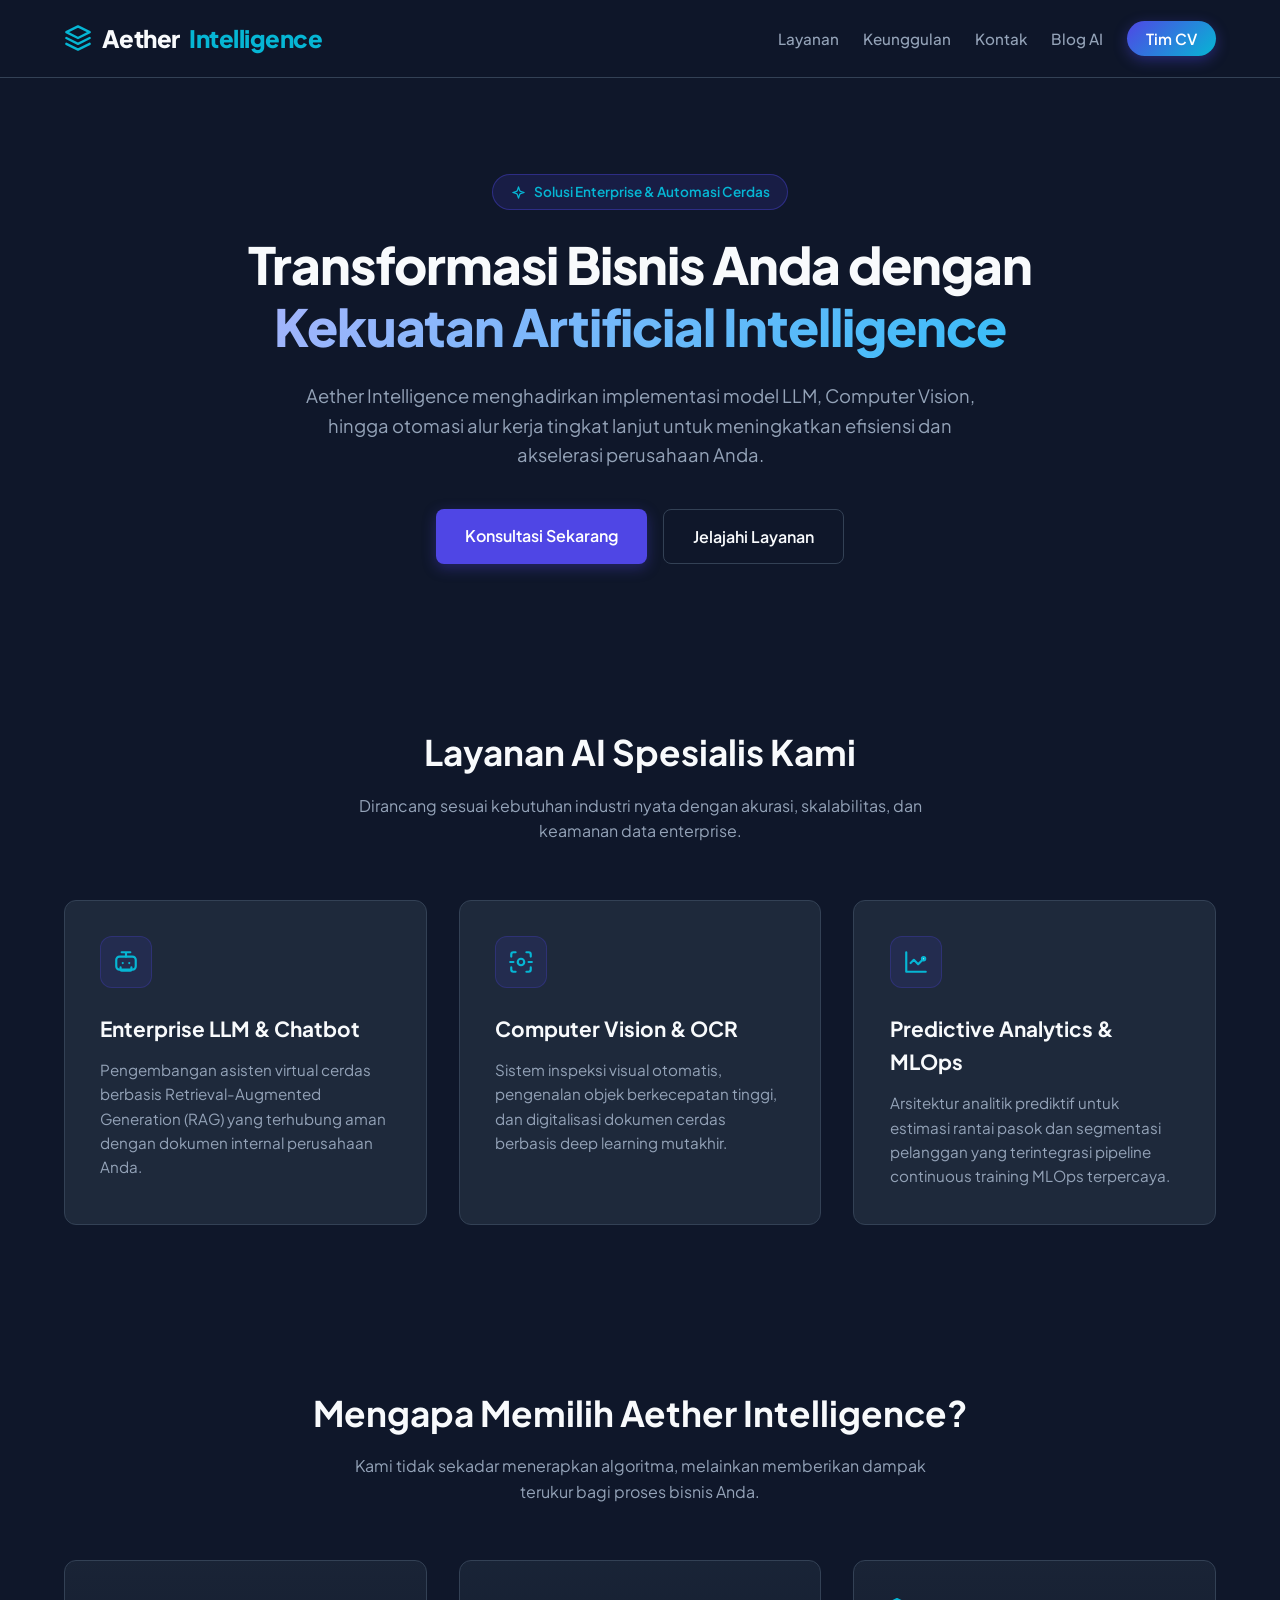
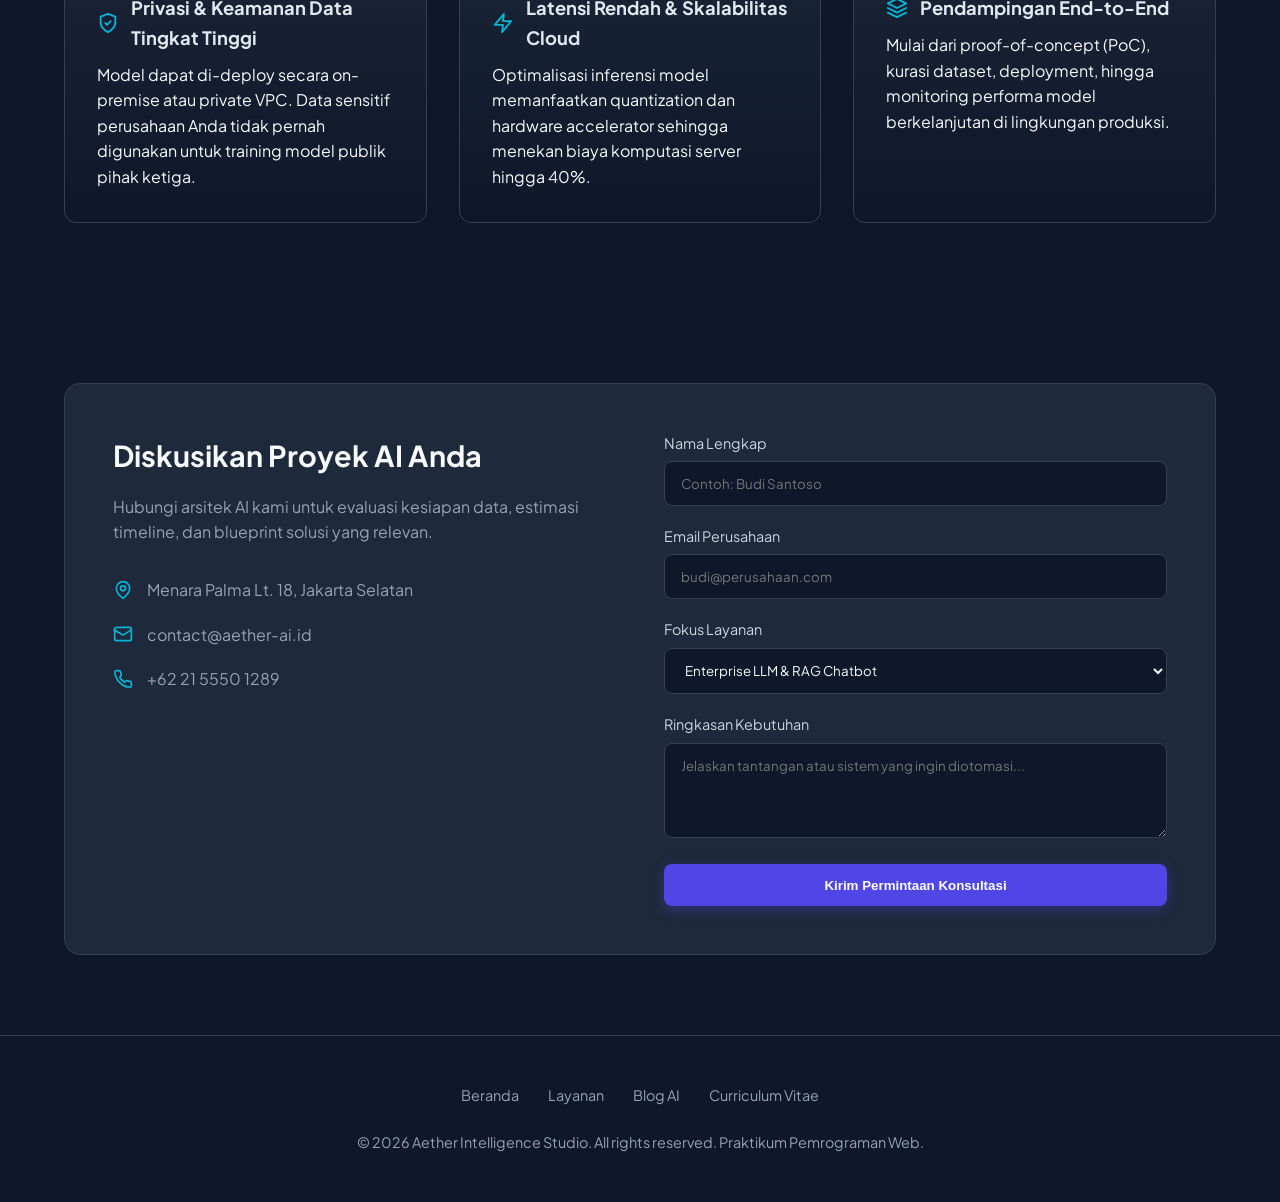
==== index.html @ fc8ed20c "Initial commit" ====
<!DOCTYPE html>
<html lang="id">
<head>
  <meta charset="UTF-8">
  <meta name="viewport" content="width=device-width, initial-scale=1.0">
  <title>Aether Intelligence - Solusi Jasa Artificial Intelligence Terdepan</title>
  
  <!-- Google Fonts: Plus Jakarta Sans -->
  <link rel="preconnect" href="https://fonts.googleapis.com">
  <link rel="preconnect" href="https://fonts.gstatic.com" crossorigin>
  <link href="https://fonts.googleapis.com/css2?family=Plus+Jakarta+Sans:wght@400;500;600;700;800&display=swap" rel="stylesheet">
  
  <!-- External Pure CSS -->
  <link rel="stylesheet" href="assets/css/style.css">
</head>
<body>

  <!-- Header & Navigation -->
  <header>
    <div class="container navbar">
      <a href="index.html" class="logo">
        <!-- Modern Tech AI Vector Logo -->
        <svg class="logo-icon" viewBox="0 0 24 24" fill="none" stroke="currentColor" stroke-linecap="round" stroke-linejoin="round">
          <path d="M12 2L2 7l10 5 10-5-10-5zM2 17l10 5 10-5M2 12l10 5 10-5"/>
        </svg>
        Aether<span>Intelligence</span>
      </a>
      <nav>
        <ul class="nav-links">
          <li><a href="#layanan">Layanan</a></li>
          <li><a href="#tentang">Keunggulan</a></li>
          <li><a href="#kontak">Kontak</a></li>
          <li><a href="blog.html">Blog AI</a></li>
          <li><a href="cv.html" class="btn-nav">Tim CV</a></li>
        </ul>
      </nav>
    </div>
  </header>

  <main>
    <!-- Hero Section -->
    <section class="hero">
      <div class="container">
        <!-- Pill Badge dengan Sparkles SVG -->
        <span class="badge-tag">
          <svg viewBox="0 0 24 24" fill="none" stroke="currentColor" stroke-linecap="round" stroke-linejoin="round">
            <path d="m12 3-1.9 5.8a2 2 0 0 1-1.3 1.3L3 12l5.8 1.9a2 2 0 0 1 1.3 1.3L12 21l1.9-5.8a2 2 0 0 1 1.3-1.3L21 12l-5.8-1.9a2 2 0 0 1-1.3-1.3L12 3z"/>
          </svg>
          Solusi Enterprise & Automasi Cerdas
        </span>

        <h1>Transformasi Bisnis Anda dengan <span>Kekuatan Artificial Intelligence</span></h1>
        <p>Aether Intelligence menghadirkan implementasi model LLM, Computer Vision, hingga otomasi alur kerja tingkat lanjut untuk meningkatkan efisiensi dan akselerasi perusahaan Anda.</p>
        <div class="hero-actions">
          <a href="#kontak" class="btn btn-primary">Konsultasi Sekarang</a>
          <a href="#layanan" class="btn btn-secondary">Jelajahi Layanan</a>
        </div>
      </div>
    </section>

    <!-- Services / Layanan Section -->
    <section id="layanan" class="section">
      <div class="container">
        <div class="section-title">
          <h2>Layanan AI Spesialis Kami</h2>
          <p>Dirancang sesuai kebutuhan industri nyata dengan akurasi, skalabilitas, dan keamanan data enterprise.</p>
        </div>

        <div class="grid-cards">
          <!-- Service Card 1: Enterprise LLM (Icon: Bot / AI Node) -->
          <article class="card">
            <div class="card-icon">
              <svg viewBox="0 0 24 24" fill="none" stroke="currentColor" stroke-linecap="round" stroke-linejoin="round">
                <rect width="18" height="12" x="3" y="7" rx="3"/>
                <path d="M12 7V3M8 3h8M9 13h.01M15 13h.01"/>
                <path d="M7 17v2a1 1 0 0 0 1 1h8a1 1 0 0 0 1-1v-2"/>
              </svg>
            </div>
            <h3>Enterprise LLM & Chatbot</h3>
            <p>Pengembangan asisten virtual cerdas berbasis Retrieval-Augmented Generation (RAG) yang terhubung aman dengan dokumen internal perusahaan Anda.</p>
          </article>

          <!-- Service Card 2: Computer Vision (Icon: Focus / Vision Lens) -->
          <article class="card">
            <div class="card-icon">
              <svg viewBox="0 0 24 24" fill="none" stroke="currentColor" stroke-linecap="round" stroke-linejoin="round">
                <path d="M3 7V5a2 2 0 0 1 2-2h2M17 3h2a2 2 0 0 1 2 2v2M21 17v2a2 2 0 0 1-2 2h-2M7 21H5a2 2 0 0 1-2-2v-2"/>
                <circle cx="12" cy="12" r="3"/>
                <path d="M2 12h3M19 12h3"/>
              </svg>
            </div>
            <h3>Computer Vision & OCR</h3>
            <p>Sistem inspeksi visual otomatis, pengenalan objek berkecepatan tinggi, dan digitalisasi dokumen cerdas berbasis deep learning mutakhir.</p>
          </article>

          <!-- Service Card 3: Predictive Analytics (Icon: Trend Analytics / MLOps) -->
          <article class="card">
            <div class="card-icon">
              <svg viewBox="0 0 24 24" fill="none" stroke="currentColor" stroke-linecap="round" stroke-linejoin="round">
                <path d="M3 3v18h18"/>
                <path d="m19 9-5 5-4-4-3 3"/>
                <circle cx="19" cy="9" r="1.5" fill="currentColor"/>
              </svg>
            </div>
            <h3>Predictive Analytics & MLOps</h3>
            <p>Arsitektur analitik prediktif untuk estimasi rantai pasok dan segmentasi pelanggan yang terintegrasi pipeline continuous training MLOps terpercaya.</p>
          </article>
        </div>
      </div>
    </section>

    <!-- Keunggulan / About Section -->
    <section id="tentang" class="section">
      <div class="container">
        <div class="section-title">
          <h2>Mengapa Memilih Aether Intelligence?</h2>
          <p>Kami tidak sekadar menerapkan algoritma, melainkan memberikan dampak terukur bagi proses bisnis Anda.</p>
        </div>

        <div class="features-grid">
          <!-- Feature 1: Keamanan (Shield Check SVG) -->
          <div class="feature-box">
            <h4>
              <svg viewBox="0 0 24 24" fill="none" stroke="currentColor" stroke-linecap="round" stroke-linejoin="round">
                <path d="M12 22s8-4 8-10V5l-8-3-8 3v7c0 6 8 10 8 10z"/>
                <path d="m9 12 2 2 4-4"/>
              </svg>
              Privasi & Keamanan Data Tingkat Tinggi
            </h4>
            <p>Model dapat di-deploy secara on-premise atau private VPC. Data sensitif perusahaan Anda tidak pernah digunakan untuk training model publik pihak ketiga.</p>
          </div>

          <!-- Feature 2: Latensi Rendah (Zap / Speed SVG) -->
          <div class="feature-box">
            <h4>
              <svg viewBox="0 0 24 24" fill="none" stroke="currentColor" stroke-linecap="round" stroke-linejoin="round">
                <polygon points="13 2 3 14 12 14 11 22 21 10 12 10 13 2"/>
              </svg>
              Latensi Rendah & Skalabilitas Cloud
            </h4>
            <p>Optimalisasi inferensi model memanfaatkan quantization dan hardware accelerator sehingga menekan biaya komputasi server hingga 40%.</p>
          </div>

          <!-- Feature 3: End-to-End (Layers / Architecture SVG) -->
          <div class="feature-box">
            <h4>
              <svg viewBox="0 0 24 24" fill="none" stroke="currentColor" stroke-linecap="round" stroke-linejoin="round">
                <polygon points="12 2 2 7 12 12 22 7 12 2"/>
                <polyline points="2 17 12 22 22 17"/>
                <polyline points="2 12 12 17 22 12"/>
              </svg>
              Pendampingan End-to-End
            </h4>
            <p>Mulai dari proof-of-concept (PoC), kurasi dataset, deployment, hingga monitoring performa model berkelanjutan di lingkungan produksi.</p>
          </div>
        </div>
      </div>
    </section>

    <!-- Contact & Consultation Section -->
    <section id="kontak" class="section">
      <div class="container">
        <div class="contact-wrapper">
          <div class="contact-info">
            <h3>Diskusikan Proyek AI Anda</h3>
            <p>Hubungi arsitek AI kami untuk evaluasi kesiapan data, estimasi timeline, dan blueprint solusi yang relevan.</p>
            
            <!-- Lokasi SVG -->
            <div class="info-item">
              <svg viewBox="0 0 24 24" fill="none" stroke="currentColor" stroke-linecap="round" stroke-linejoin="round">
                <path d="M20 10c0 6-8 12-8 12s-8-6-8-12a8 8 0 0 1 16 0Z"/>
                <circle cx="12" cy="10" r="3"/>
              </svg>
              <span>Menara Palma Lt. 18, Jakarta Selatan</span>
            </div>

            <!-- Email SVG -->
            <div class="info-item">
              <svg viewBox="0 0 24 24" fill="none" stroke="currentColor" stroke-linecap="round" stroke-linejoin="round">
                <rect width="20" height="16" x="2" y="4" rx="2"/>
                <path d="m22 7-8.97 5.7a1.94 1.94 0 0 1-2.06 0L1 7"/>
              </svg>
              <span>contact@aether-ai.id</span>
            </div>

            <!-- Phone SVG -->
            <div class="info-item">
              <svg viewBox="0 0 24 24" fill="none" stroke="currentColor" stroke-linecap="round" stroke-linejoin="round">
                <path d="M22 16.92v3a2 2 0 0 1-2.18 2 19.79 19.79 0 0 1-8.63-3.07 19.5 19.5 0 0 1-6-6 19.79 19.79 0 0 1-3.07-8.67A2 2 0 0 1 4.11 2h3a2 2 0 0 1 2 1.72 12.84 12.84 0 0 0 .7 2.81 2 2 0 0 1-.45 2.11L8.09 9.91a16 16 0 0 0 6 6l1.27-1.27a2 2 0 0 1 2.11-.45 12.84 12.84 0 0 0 2.81.7A2 2 0 0 1 22 16.92z"/>
              </svg>
              <span>+62 21 5550 1289</span>
            </div>
          </div>

          <form class="contact-form" action="#" method="POST" onsubmit="event.preventDefault(); alert('Terima kasih! Tim konsultan Aether AI akan segera menghubungi Anda.');">
            <div class="form-group">
              <label for="name">Nama Lengkap</label>
              <input type="text" id="name" class="form-control" placeholder="Contoh: Budi Santoso" required>
            </div>
            <div class="form-group">
              <label for="email">Email Perusahaan</label>
              <input type="email" id="email" class="form-control" placeholder="budi@perusahaan.com" required>
            </div>
            <div class="form-group">
              <label for="service">Fokus Layanan</label>
              <select id="service" class="form-control">
                <option value="rag">Enterprise LLM & RAG Chatbot</option>
                <option value="cv">Computer Vision & OCR</option>
                <option value="predictive">Predictive Analytics & MLOps</option>
              </select>
            </div>
            <div class="form-group">
              <label for="message">Ringkasan Kebutuhan</label>
              <textarea id="message" rows="4" class="form-control" placeholder="Jelaskan tantangan atau sistem yang ingin diotomasi..." required></textarea>
            </div>
            <button type="submit" class="btn btn-primary">Kirim Permintaan Konsultasi</button>
          </form>
        </div>
      </div>
    </section>
  </main>

  <!-- Footer -->
  <footer>
    <div class="container">
      <ul class="footer-links">
        <li><a href="index.html">Beranda</a></li>
        <li><a href="#layanan">Layanan</a></li>
        <li><a href="blog.html">Blog AI</a></li>
        <li><a href="cv.html">Curriculum Vitae</a></li>
      </ul>
      <p>&copy; 2026 Aether Intelligence Studio. All rights reserved. Praktikum Pemrograman Web.</p>
    </div>
  </footer>

</body>
</html>
---- assets/css/style.css ----
/* ==========================================================================
   AETHER INTELLIGENCE - EXTERNAL CSS (STRICTLY PURE CSS, NO FRAMEWORK)
   ========================================================================== */

/* --- CSS Variables / Design Tokens --- */
:root {
  --primary-color: #4f46e5;
  --primary-hover: #4338ca;
  --secondary-color: #06b6d4;
  --accent-color: #ec4899;
  
  --dark-bg: #0f172a;
  --card-bg: #1e293b;
  --text-main: #f8fafc;
  --text-muted: #94a3b8;
  --border-color: #334155;
  --font-family: 'Plus Jakarta Sans', system-ui, -apple-system, sans-serif;
  --transition: all 0.3s cubic-bezier(0.4, 0, 0.2, 1);
  --shadow: 0 10px 25px -5px rgba(0, 0, 0, 0.3), 0 8px 10px -6px rgba(0, 0, 0, 0.3);
}

/* --- Base & Reset Box-Model --- */
* {
  margin: 0;
  padding: 0;
  box-sizing: border-box;
}

html {
  scroll-behavior: smooth;
}

body {
  font-family: var(--font-family);
  background-color: var(--dark-bg);
  color: var(--text-main);
  line-height: 1.6;
  overflow-x: hidden;
}

/* --- Container Utility --- */
.container {
  width: 90%;
  max-width: 1200px;
  margin: 0 auto;
}

/* --- Header & Navigation --- */
header {
  position: sticky;
  top: 0;
  z-index: 1000;
  background-color: rgba(15, 23, 42, 0.85);
  backdrop-filter: blur(12px);
  border-bottom: 1px solid var(--border-color);
}

.navbar {
  display: flex;
  justify-content: space-between;
  align-items: center;
  padding: 1.2rem 0;
}

.logo {
  font-size: 1.5rem;
  font-weight: 800;
  color: var(--text-main);
  text-decoration: none;
  display: flex;
  align-items: center;
  gap: 0.6rem;
  letter-spacing: -0.5px;
}

.logo-icon {
  width: 28px;
  height: 28px;
  stroke: var(--secondary-color);
  stroke-width: 2;
  flex-shrink: 0;
}

.logo span {
  color: var(--secondary-color);
}

.nav-links {
  display: flex;
  list-style: none;
  gap: 1.5rem;
  align-items: center;
}

.nav-links a {
  color: var(--text-muted);
  text-decoration: none;
  font-weight: 500;
  font-size: 0.95rem;
  transition: var(--transition);
}

.nav-links a:hover,
.nav-links a.active {
  color: var(--text-main);
}

.btn-nav {
  padding: 0.5rem 1.2rem;
  border-radius: 9999px;
  background: linear-gradient(135deg, var(--primary-color), var(--secondary-color));
  color: #fff !important;
  font-weight: 600 !important;
  box-shadow: 0 4px 14px rgba(79, 70, 229, 0.4);
}

.btn-nav:hover {
  transform: translateY(-2px);
  box-shadow: 0 6px 20px rgba(79, 70, 229, 0.6);
}

/* --- Buttons --- */
.btn {
  display: inline-block;
  padding: 0.85rem 1.8rem;
  border-radius: 8px;
  font-weight: 600;
  text-decoration: none;
  transition: var(--transition);
  cursor: pointer;
  border: none;
}

.btn-primary {
  background-color: var(--primary-color);
  color: #fff;
  box-shadow: 0 4px 14px rgba(79, 70, 229, 0.35);
}

.btn-primary:hover {
  background-color: var(--primary-hover);
  transform: translateY(-2px);
}

.btn-secondary {
  background-color: transparent;
  color: var(--text-main);
  border: 1px solid var(--border-color);
}

.btn-secondary:hover {
  background-color: var(--card-bg);
  border-color: var(--text-muted);
}

/* --- Hero Section --- */
.hero {
  padding: 6rem 0 5rem;
  text-align: center;
  position: relative;
}

.badge-tag {
  display: inline-flex;
  align-items: center;
  gap: 0.5rem;
  padding: 0.4rem 1.1rem;
  background-color: rgba(79, 70, 229, 0.15);
  border: 1px solid rgba(79, 70, 229, 0.4);
  border-radius: 50px;
  color: var(--secondary-color);
  font-size: 0.85rem;
  font-weight: 600;
  margin-bottom: 1.5rem;
}

.badge-tag svg {
  width: 15px;
  height: 15px;
  stroke: var(--secondary-color);
  stroke-width: 2;
  flex-shrink: 0;
}

.hero h1 {
  font-size: 3.2rem;
  font-weight: 800;
  line-height: 1.2;
  margin-bottom: 1.5rem;
  max-width: 900px;
  margin-left: auto;
  margin-right: auto;
  letter-spacing: -1px;
}

.hero h1 span {
  background: linear-gradient(135deg, #a5b4fc, #38bdf8);
  -webkit-background-clip: text;
  -webkit-text-fill-color: transparent;
}

.hero p {
  font-size: 1.15rem;
  color: var(--text-muted);
  max-width: 700px;
  margin: 0 auto 2.5rem;
}

.hero-actions {
  display: flex;
  gap: 1rem;
  justify-content: center;
  flex-wrap: wrap;
}

/* --- Section Global Layout --- */
.section {
  padding: 5rem 0;
}

.section-title {
  text-align: center;
  margin-bottom: 3.5rem;
}

.section-title h2 {
  font-size: 2.2rem;
  font-weight: 700;
  margin-bottom: 0.75rem;
}

.section-title p {
  color: var(--text-muted);
  max-width: 600px;
  margin: 0 auto;
}

/* --- Layanan (Services) Grid --- */
.grid-cards {
  display: grid;
  grid-template-columns: repeat(auto-fit, minmax(280px, 1fr));
  gap: 2rem;
}

.card {
  background-color: var(--card-bg);
  border: 1px solid var(--border-color);
  border-radius: 12px;
  padding: 2.2rem;
  transition: var(--transition);
  position: relative;
  display: flex;
  flex-direction: column;
}

.card:hover {
  transform: translateY(-6px);
  border-color: var(--primary-color);
  box-shadow: var(--shadow);
}

.card-icon {
  width: 52px;
  height: 52px;
  background: rgba(79, 70, 229, 0.12);
  border: 1px solid rgba(79, 70, 229, 0.25);
  border-radius: 12px;
  display: flex;
  align-items: center;
  justify-content: center;
  margin-bottom: 1.5rem;
  transition: var(--transition);
}

.card-icon svg {
  width: 26px;
  height: 26px;
  stroke: var(--secondary-color);
  stroke-width: 2;
  transition: var(--transition);
}

.card:hover .card-icon {
  background: var(--primary-color);
  border-color: var(--primary-color);
  box-shadow: 0 0 16px rgba(79, 70, 229, 0.45);
}

.card:hover .card-icon svg {
  stroke: #ffffff;
  transform: scale(1.08);
}

.card h3 {
  font-size: 1.3rem;
  margin-bottom: 0.8rem;
}

.card p {
  color: var(--text-muted);
  font-size: 0.95rem;
  flex-grow: 1;
}

/* --- Tentang / Keunggulan --- */
.features-grid {
  display: grid;
  grid-template-columns: repeat(auto-fit, minmax(320px, 1fr));
  gap: 2rem;
}

.feature-box {
  background: linear-gradient(180deg, rgba(30, 41, 59, 0.7), rgba(15, 23, 42, 0.7));
  border: 1px solid var(--border-color);
  padding: 2rem;
  border-radius: 12px;
}

.feature-box h4 {
  display: flex;
  align-items: center;
  gap: 0.75rem;
  font-size: 1.15rem;
  margin-bottom: 0.6rem;
  color: #e2e8f0;
}

.feature-box h4 svg {
  width: 22px;
  height: 22px;
  stroke: var(--secondary-color);
  stroke-width: 2;
  flex-shrink: 0;
}

/* --- Contact Section --- */
.contact-wrapper {
  display: grid;
  grid-template-columns: 1fr 1fr;
  gap: 3rem;
  background-color: var(--card-bg);
  border: 1px solid var(--border-color);
  padding: 3rem;
  border-radius: 16px;
}

.contact-info h3 {
  font-size: 1.8rem;
  margin-bottom: 1rem;
}

.contact-info p {
  color: var(--text-muted);
  margin-bottom: 2rem;
}

.info-item {
  margin-bottom: 1.2rem;
  display: flex;
  align-items: center;
  gap: 0.9rem;
  color: var(--text-muted);
}

.info-item svg {
  width: 20px;
  height: 20px;
  stroke: var(--secondary-color);
  stroke-width: 2;
  flex-shrink: 0;
}

.contact-form {
  display: flex;
  flex-direction: column;
  gap: 1.2rem;
}

.form-group label {
  display: block;
  font-size: 0.9rem;
  margin-bottom: 0.4rem;
  color: #cbd5e1;
}

.form-control {
  width: 100%;
  padding: 0.8rem 1rem;
  border-radius: 8px;
  background-color: var(--dark-bg);
  border: 1px solid var(--border-color);
  color: var(--text-main);
  font-family: inherit;
  outline: none;
  transition: var(--transition);
}

.form-control:focus {
  border-color: var(--primary-color);
  box-shadow: 0 0 0 3px rgba(79, 70, 229, 0.25);
}

/* --- Footer --- */
footer {
  border-top: 1px solid var(--border-color);
  padding: 3rem 0;
  text-align: center;
  color: var(--text-muted);
  font-size: 0.9rem;
}

.footer-links {
  display: flex;
  justify-content: center;
  gap: 1.8rem;
  margin-bottom: 1.5rem;
  list-style: none;
}

.footer-links a {
  color: var(--text-muted);
  text-decoration: none;
  transition: var(--transition);
}

.footer-links a:hover {
  color: var(--text-main);
}

/* --- Media Queries (Responsive Breakpoints) --- */
@media (max-width: 900px) {
  .hero h1 {
    font-size: 2.5rem;
  }
  .contact-wrapper {
    grid-template-columns: 1fr;
    padding: 2rem;
  }
}

@media (max-width: 650px) {
  .navbar {
    flex-direction: column;
    gap: 1rem;
  }
  .nav-links {
    flex-wrap: wrap;
    justify-content: center;
    gap: 1rem;
  }
  .hero h1 {
    font-size: 2rem;
  }
}
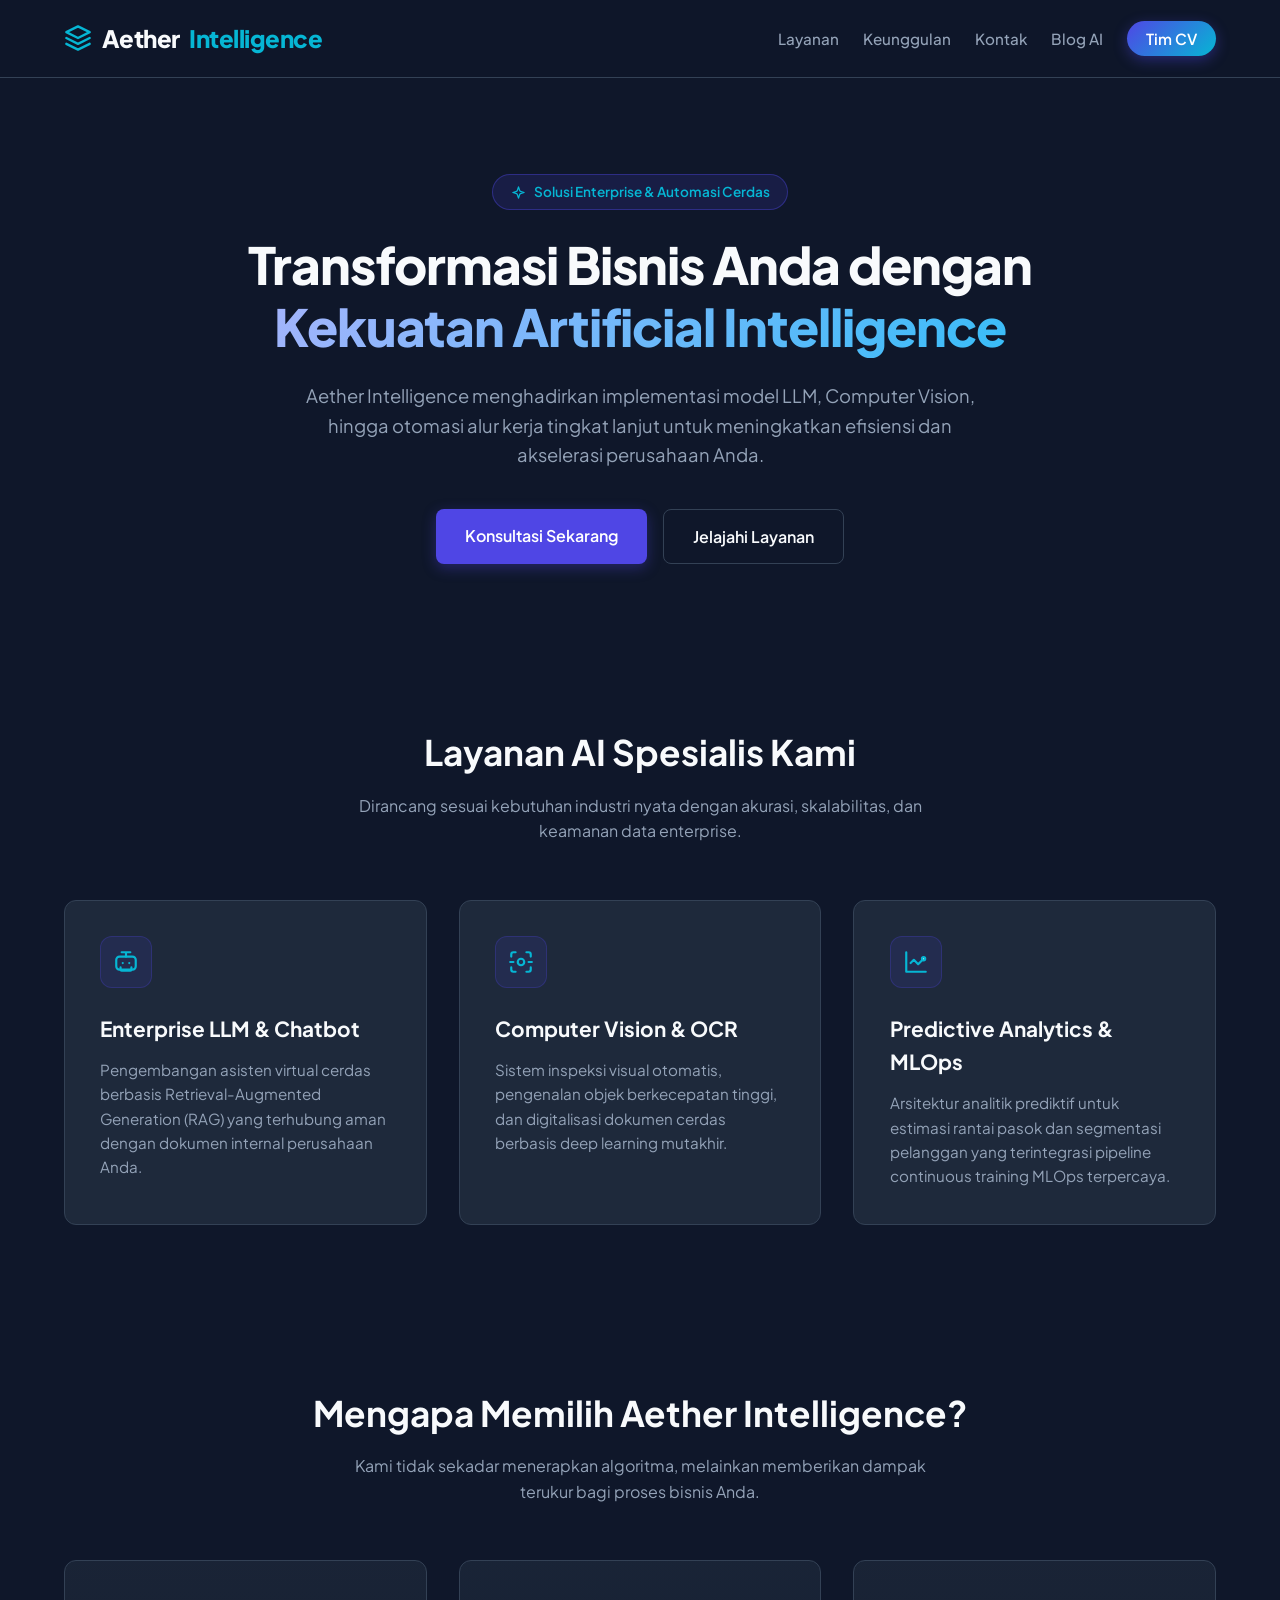
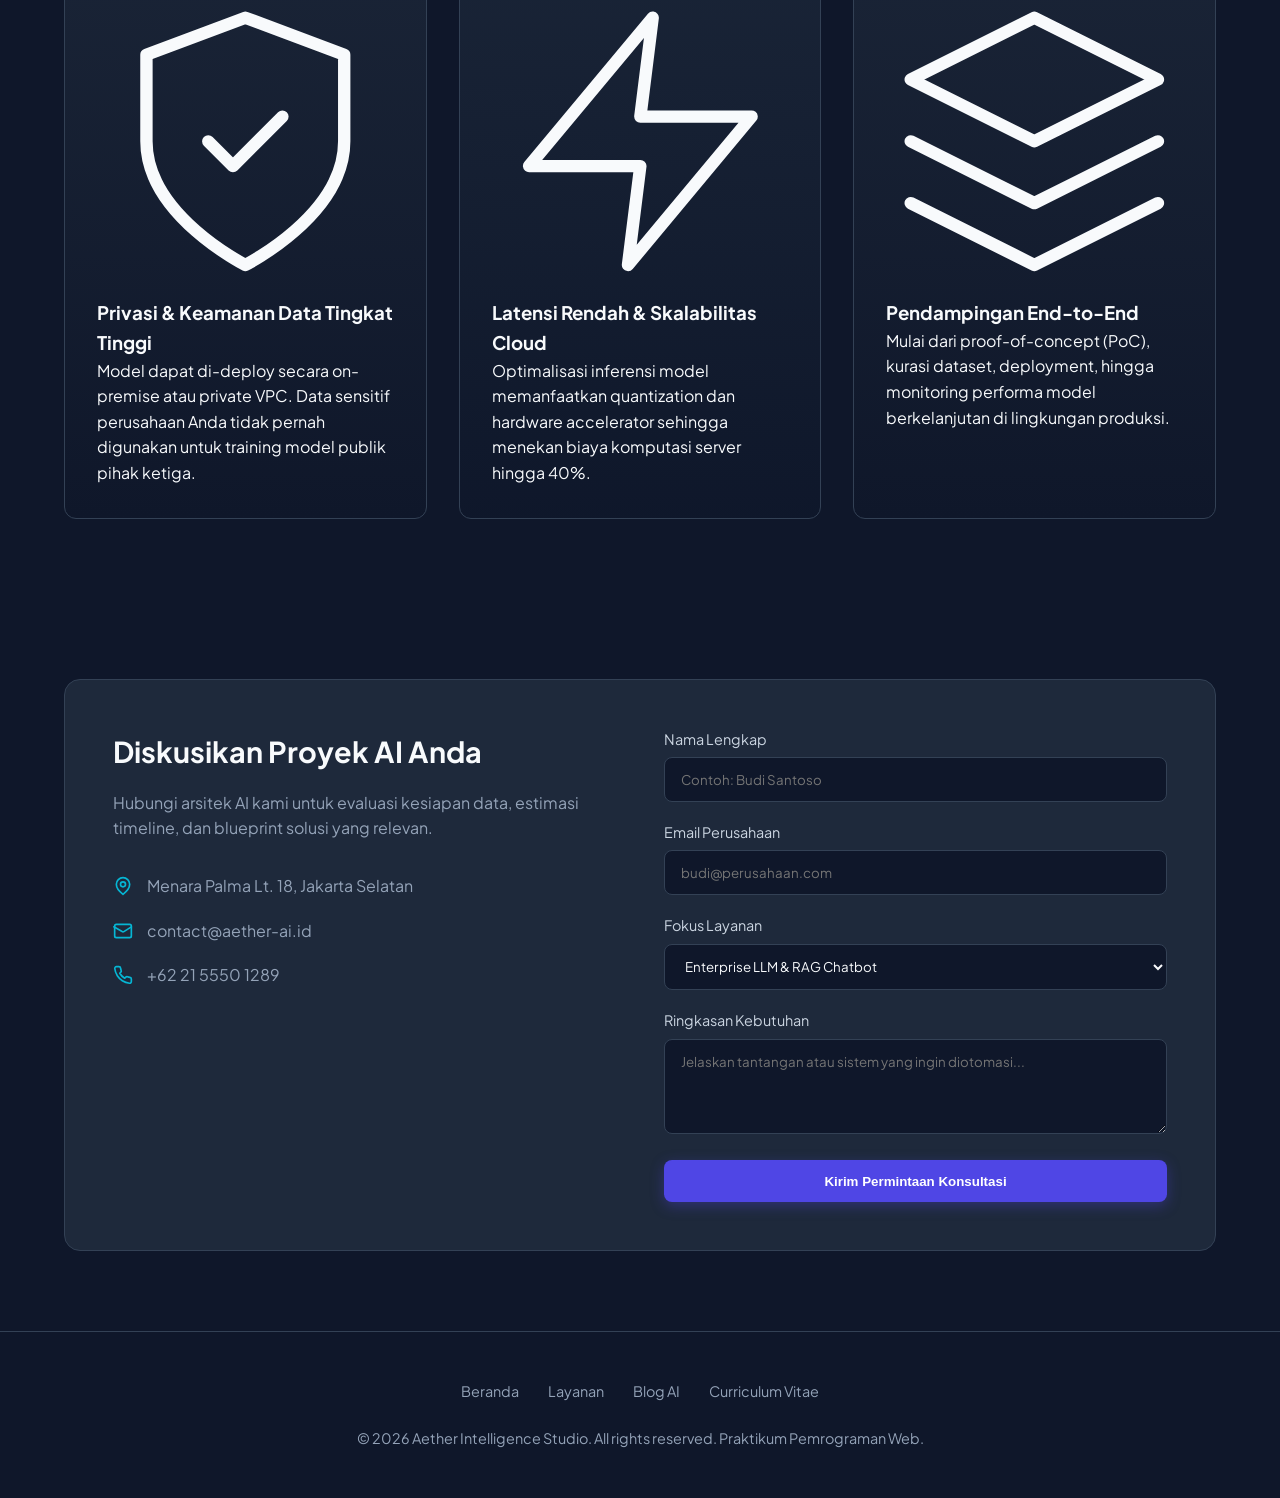
==== commit 4fb64651: "new" ====
--- a/index.html
+++ b/index.html
@@ -120,37 +120,37 @@
         <div class="features-grid">
           <!-- Feature 1: Keamanan (Shield Check SVG) -->
           <div class="feature-box">
-            <h4>
+            <h3>
               <svg viewBox="0 0 24 24" fill="none" stroke="currentColor" stroke-linecap="round" stroke-linejoin="round">
                 <path d="M12 22s8-4 8-10V5l-8-3-8 3v7c0 6 8 10 8 10z"/>
                 <path d="m9 12 2 2 4-4"/>
               </svg>
               Privasi & Keamanan Data Tingkat Tinggi
-            </h4>
+            </h3>
             <p>Model dapat di-deploy secara on-premise atau private VPC. Data sensitif perusahaan Anda tidak pernah digunakan untuk training model publik pihak ketiga.</p>
           </div>
 
           <!-- Feature 2: Latensi Rendah (Zap / Speed SVG) -->
           <div class="feature-box">
-            <h4>
+            <h3>
               <svg viewBox="0 0 24 24" fill="none" stroke="currentColor" stroke-linecap="round" stroke-linejoin="round">
                 <polygon points="13 2 3 14 12 14 11 22 21 10 12 10 13 2"/>
               </svg>
               Latensi Rendah & Skalabilitas Cloud
-            </h4>
+            </h3>
             <p>Optimalisasi inferensi model memanfaatkan quantization dan hardware accelerator sehingga menekan biaya komputasi server hingga 40%.</p>
           </div>
 
           <!-- Feature 3: End-to-End (Layers / Architecture SVG) -->
           <div class="feature-box">
-            <h4>
+            <h3>
               <svg viewBox="0 0 24 24" fill="none" stroke="currentColor" stroke-linecap="round" stroke-linejoin="round">
                 <polygon points="12 2 2 7 12 12 22 7 12 2"/>
                 <polyline points="2 17 12 22 22 17"/>
                 <polyline points="2 12 12 17 22 12"/>
               </svg>
               Pendampingan End-to-End
-            </h4>
+            </h3>
             <p>Mulai dari proof-of-concept (PoC), kurasi dataset, deployment, hingga monitoring performa model berkelanjutan di lingkungan produksi.</p>
           </div>
         </div>
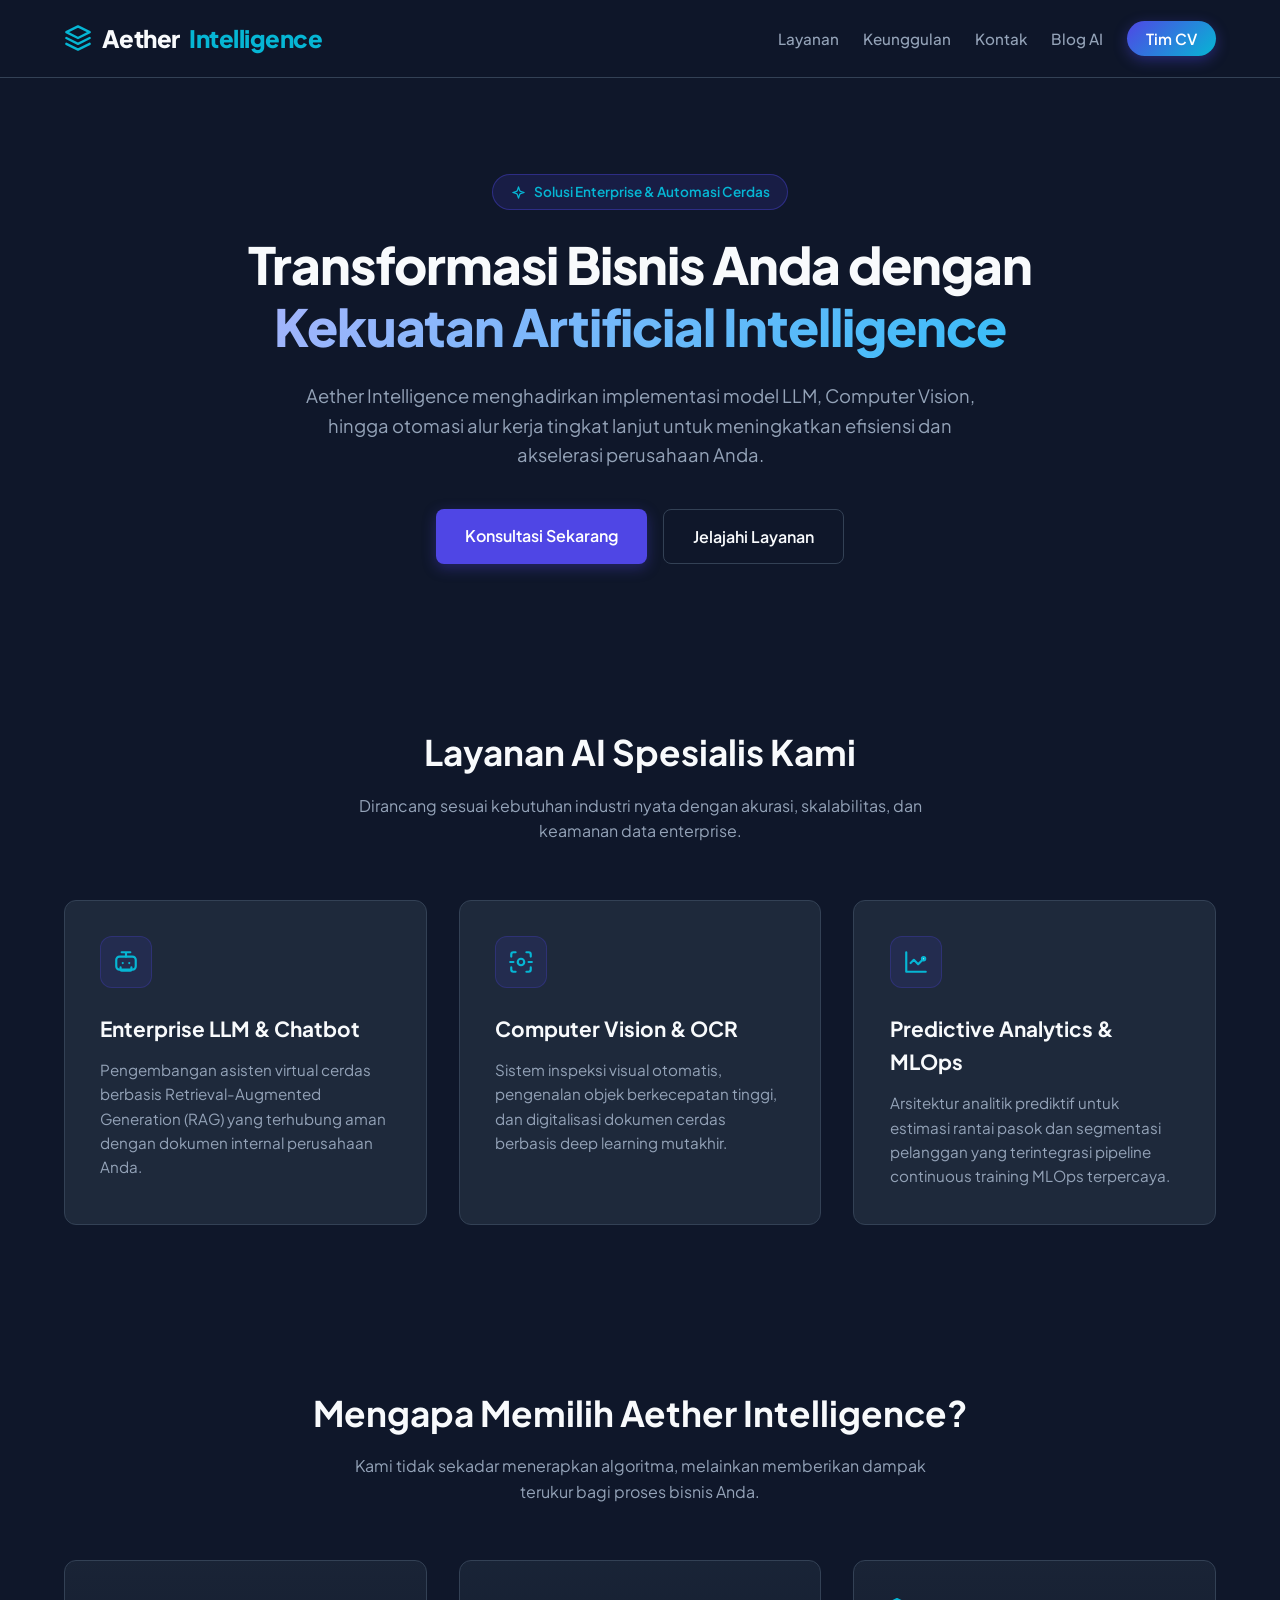
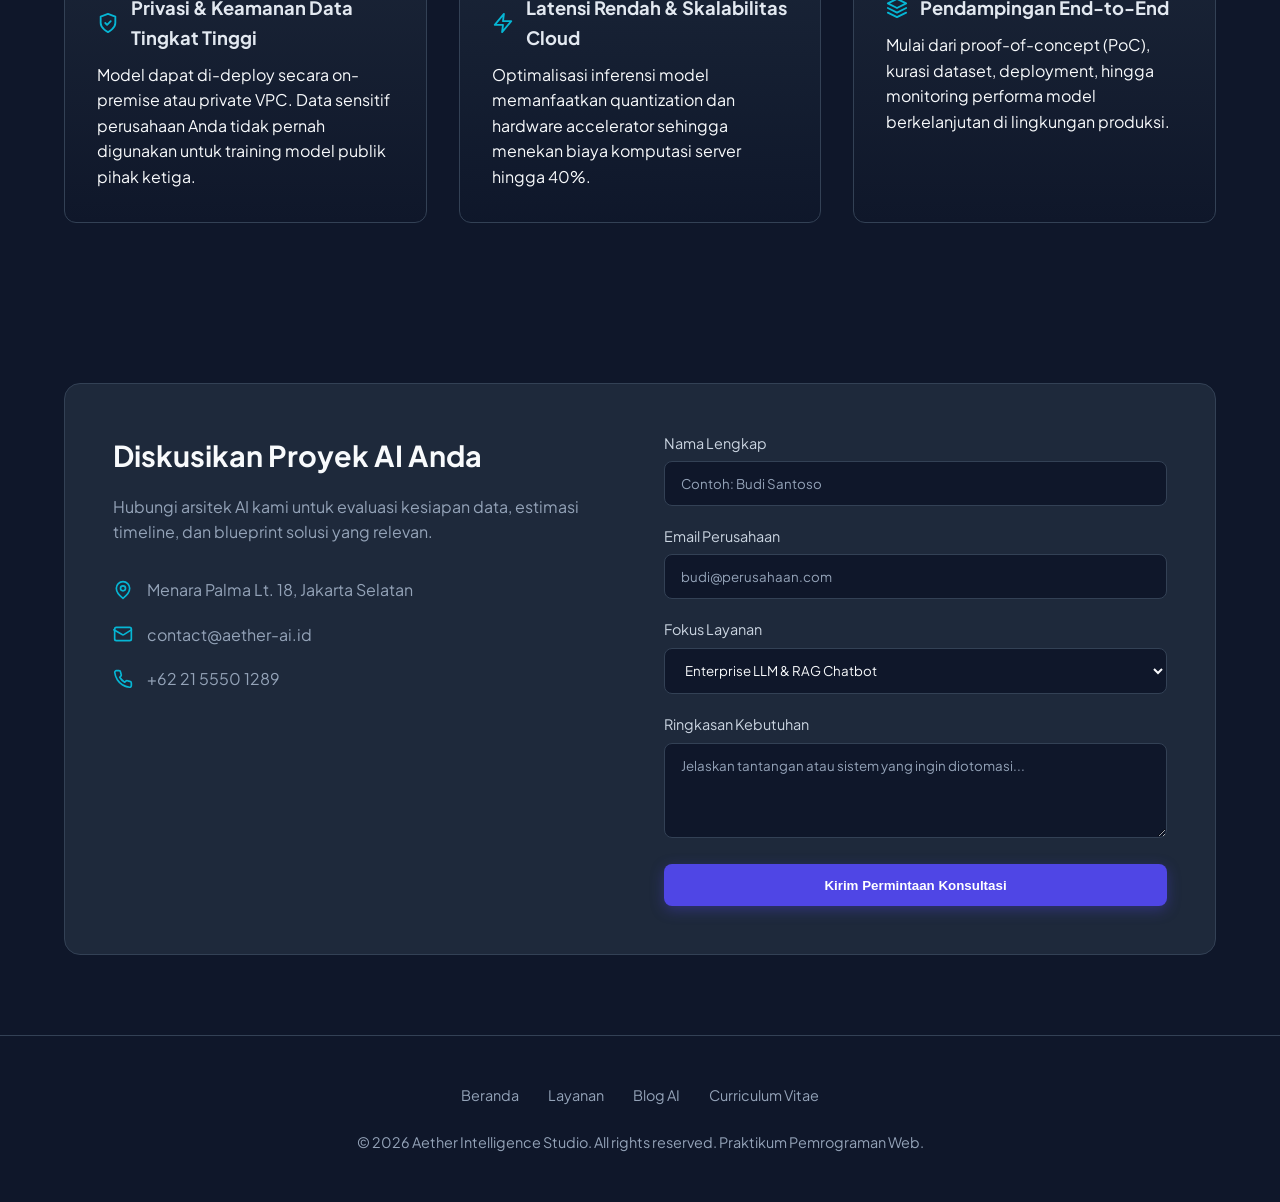
==== commit 4213aa2b: "description" ====
--- a/index.html
+++ b/index.html
@@ -4,6 +4,7 @@
   <meta charset="UTF-8">
   <meta name="viewport" content="width=device-width, initial-scale=1.0">
   <title>Aether Intelligence - Solusi Jasa Artificial Intelligence Terdepan</title>
+  <meta name="description" content="Aether Intelligence menghadirkan solusi jasa Artificial Intelligence untuk perusahaan: chatbot LLM berbasis RAG, computer vision, dan analitik prediktif dengan pendampingan end-to-end.">
   
   <!-- Google Fonts: Plus Jakarta Sans -->
   <link rel="preconnect" href="https://fonts.googleapis.com">
--- a/assets/css/style.css
+++ b/assets/css/style.css
@@ -316,7 +316,7 @@
   border-radius: 12px;
 }
 
-.feature-box h4 {
+.feature-box h3 {
   display: flex;
   align-items: center;
   gap: 0.75rem;
@@ -325,7 +325,7 @@
   color: #e2e8f0;
 }
 
-.feature-box h4 svg {
+.feature-box h3 svg {
   width: 22px;
   height: 22px;
   stroke: var(--secondary-color);
@@ -398,6 +398,11 @@
 .form-control:focus {
   border-color: var(--primary-color);
   box-shadow: 0 0 0 3px rgba(79, 70, 229, 0.25);
+}
+
+.form-control::placeholder {
+  color: #94a3b8;
+  opacity: 1;
 }
 
 /* --- Footer --- */
